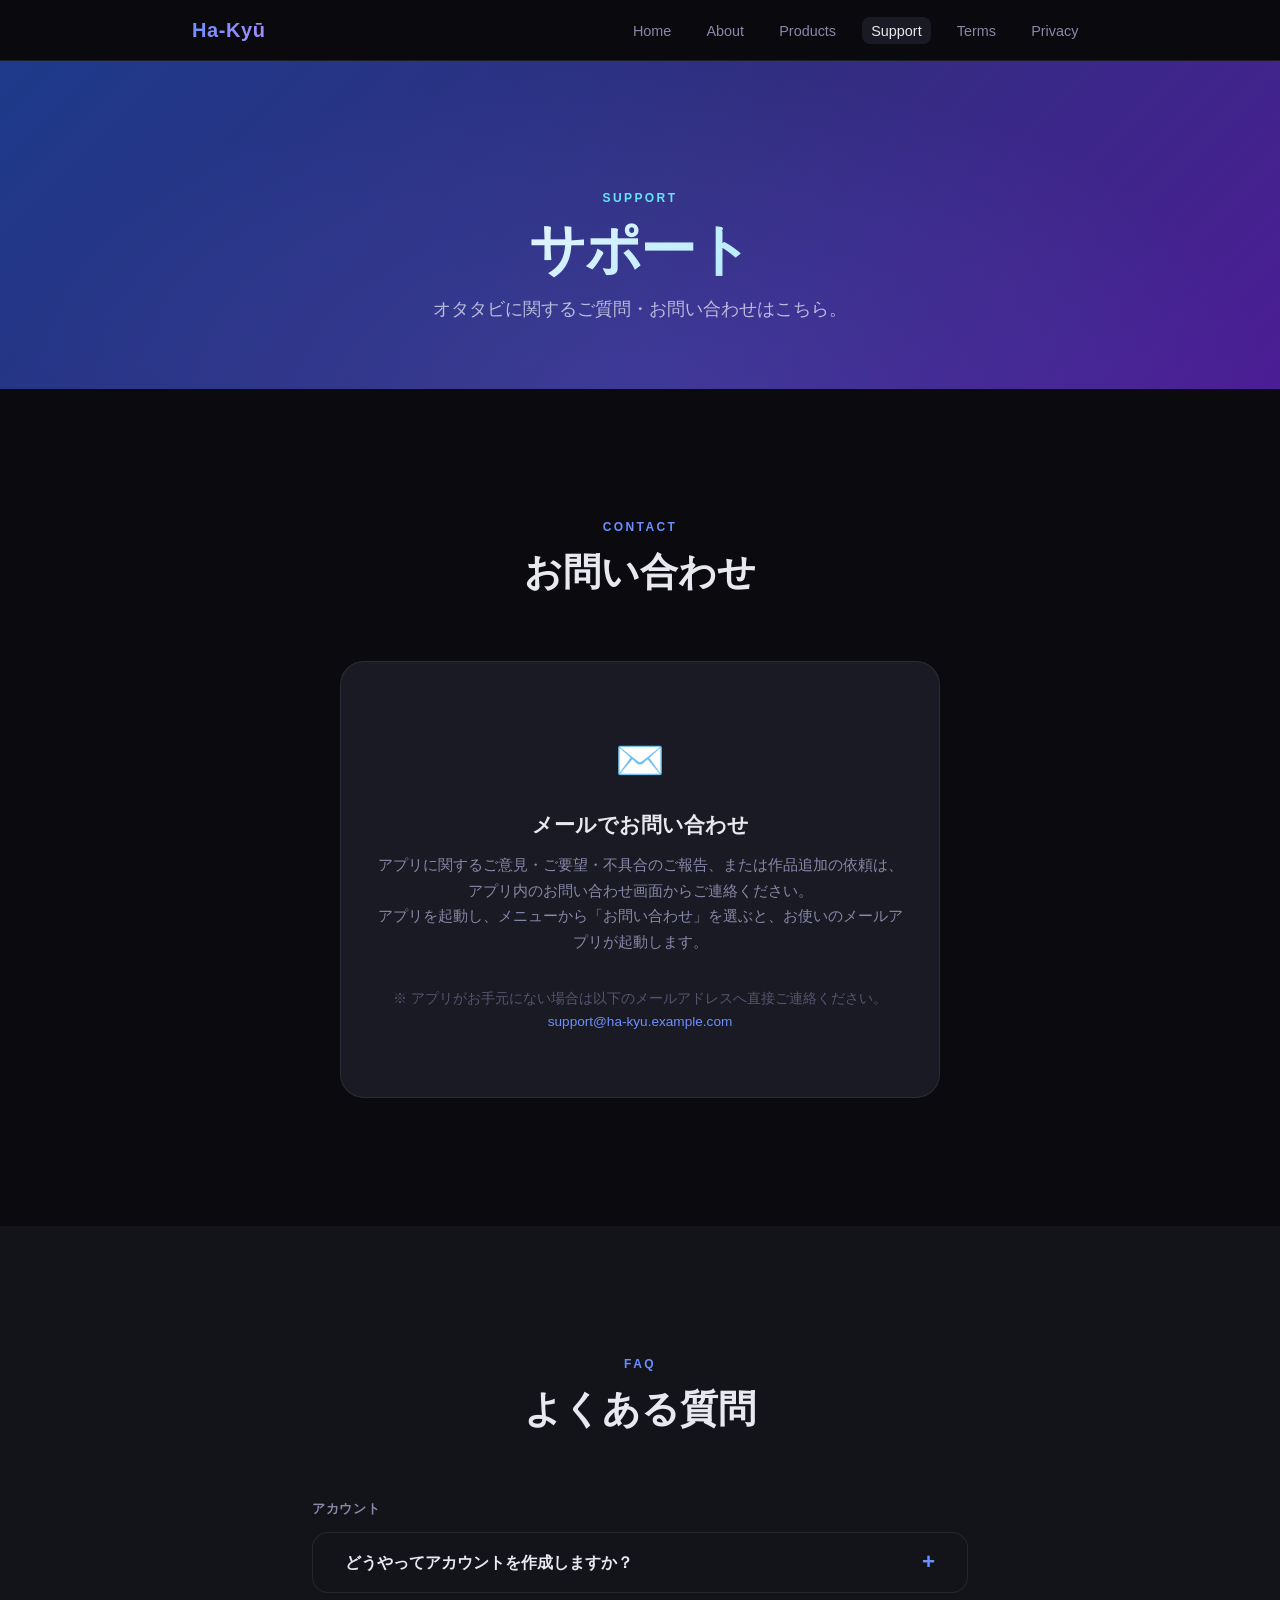
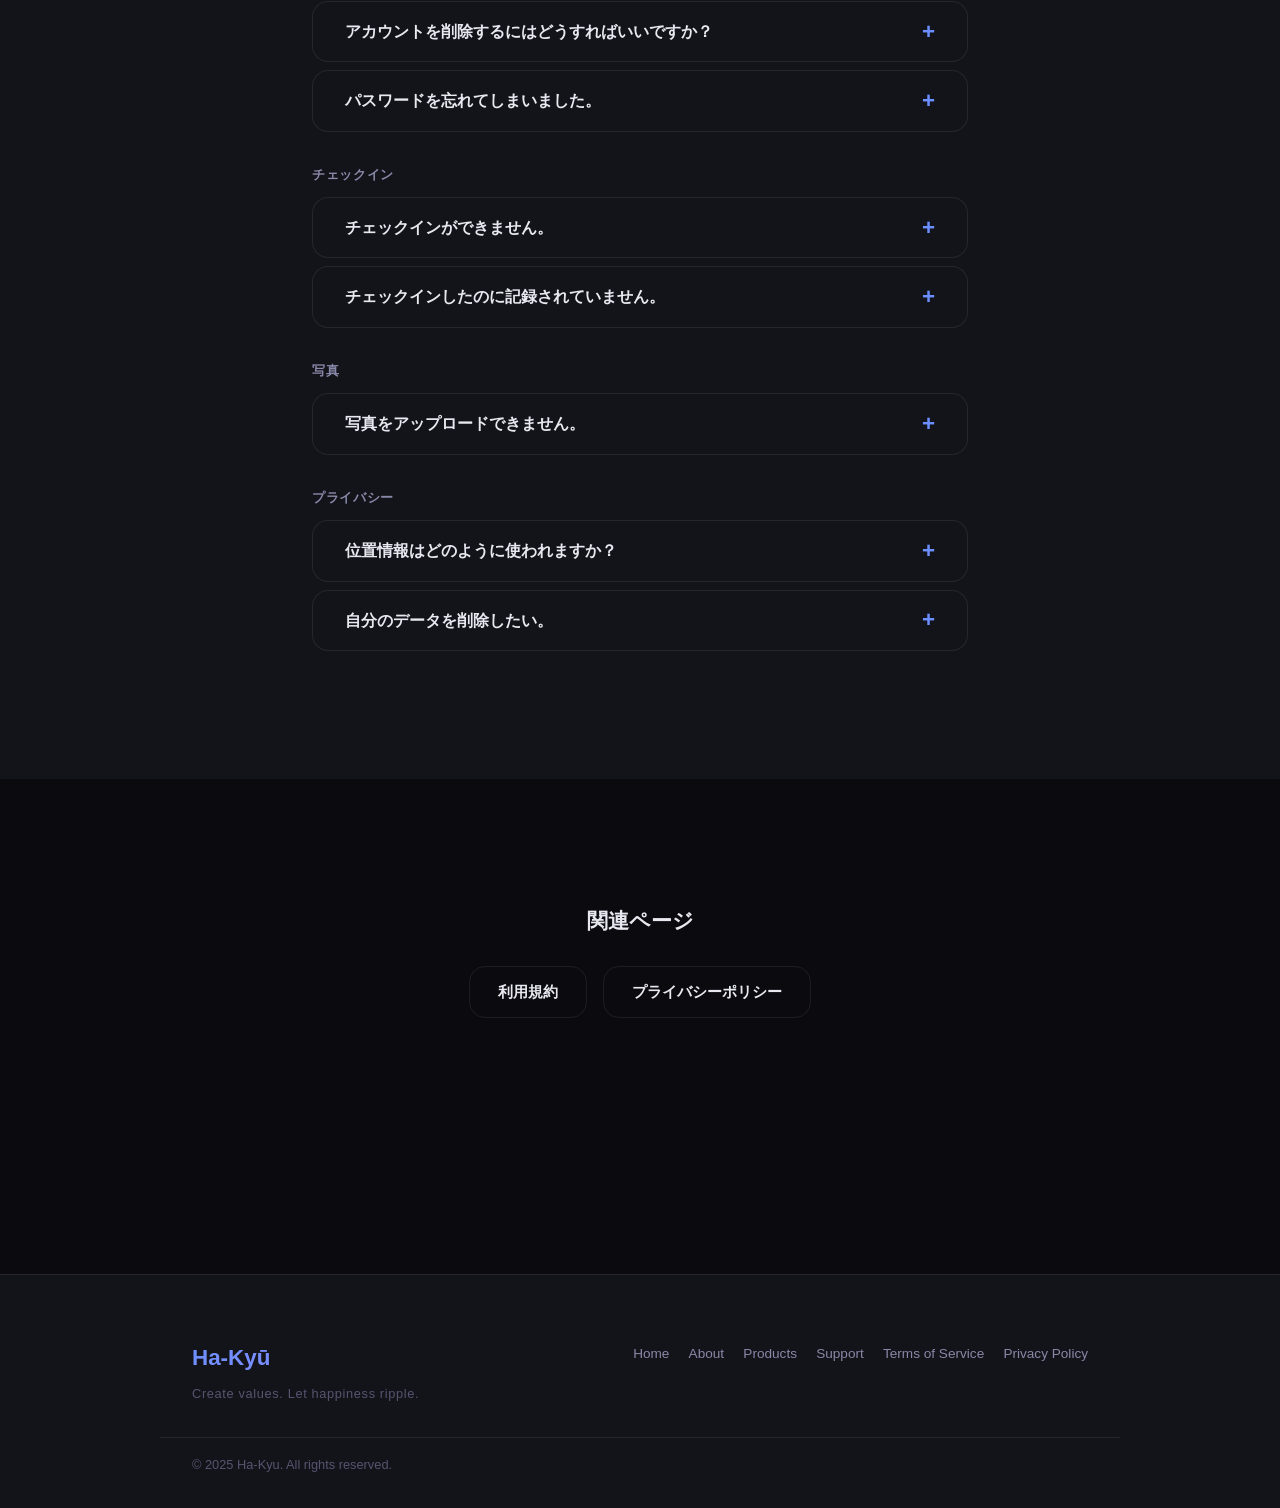
==== support/index.html @ 0a229d4e "kiroに作ってもらったものをそのままコミット - そこまでサイト自体は重視はしてないのでそこまでこだわらないこととする" ====
<!DOCTYPE html>
<html lang="ja">
<head>
  <meta charset="UTF-8">
  <meta name="viewport" content="width=device-width, initial-scale=1.0">
  <title>Support — Ha-Kyū</title>
  <meta name="description" content="オタタビのサポートページ。お問い合わせ方法・よくある質問・アカウント削除の手順を案内しています。">
  <link rel="canonical" href="https://ha-kyu.github.io/support/">

  <!-- OGP -->
  <meta property="og:type"        content="website">
  <meta property="og:url"         content="https://ha-kyu.github.io/support/">
  <meta property="og:title"       content="Support — Ha-Kyū">
  <meta property="og:description" content="オタタビのサポートページ。お問い合わせ方法・よくある質問・アカウント削除の手順を案内しています。">
  <meta property="og:image"       content="https://ha-kyu.github.io/assets/img/ogp.png">
  <meta name="twitter:card"       content="summary_large_image">

  <!-- Favicon -->
  <link rel="icon"             type="image/svg+xml" href="/assets/img/favicon.png">
  <link rel="apple-touch-icon"                      href="/assets/img/apple-touch-icon.png">

  <link rel="stylesheet" href="/assets/css/style.css">
</head>
<body>

  <a href="#main" class="skip-link">メインコンテンツへスキップ</a>

  <nav class="site-nav" aria-label="メインナビゲーション">
    <div class="site-nav__inner">
      <a href="/" class="site-nav__logo" aria-label="Ha-Kyū ホーム">Ha-Kyū</a>
      <button class="site-nav__toggle" aria-expanded="false" aria-controls="nav-menu" aria-label="メニューを開く">
        <span></span><span></span><span></span>
      </button>
      <ul class="site-nav__menu" id="nav-menu" role="list">
        <li><a href="/">Home</a></li>
        <li><a href="/about/">About</a></li>
        <li><a href="/products/">Products</a></li>
        <li><a href="/support/">Support</a></li>
        <li><a href="/terms/">Terms</a></li>
        <li><a href="/privacy/">Privacy</a></li>
      </ul>
    </div>
  </nav>

  <main id="main" class="page-offset">

    <!-- ページヘッダー -->
    <header class="page-hero">
      <p class="page-hero__label">Support</p>
      <h1 class="page-hero__title">サポート</h1>
      <p class="page-hero__desc">オタタビに関するご質問・お問い合わせはこちら。</p>
    </header>

    <!-- お問い合わせ -->
    <section class="section" aria-labelledby="contact-heading">
      <div class="container container--narrow">
        <div class="section__header">
          <p class="section__label">Contact</p>
          <h2 class="section__title" id="contact-heading">お問い合わせ</h2>
        </div>
        <div class="contact-block">
          <p class="contact-block__icon" aria-hidden="true">✉️</p>
          <h3 class="contact-block__title">メールでお問い合わせ</h3>
          <p class="contact-block__body">
            アプリに関するご意見・ご要望・不具合のご報告、または作品追加の依頼は、アプリ内のお問い合わせ画面からご連絡ください。<br>
            アプリを起動し、メニューから「お問い合わせ」を選ぶと、お使いのメールアプリが起動します。
          </p>
          <p style="font-size:0.85rem; color:var(--color-text-dim);">
            ※ アプリがお手元にない場合は以下のメールアドレスへ直接ご連絡ください。<br>
            <!-- 本番環境では実際のメールアドレスに変更してください -->
            <a href="mailto:support@ha-kyu.example.com">support@ha-kyu.example.com</a>
          </p>
        </div>
      </div>
    </section>

    <!-- FAQ -->
    <section class="section section--alt" aria-labelledby="faq-heading">
      <div class="container container--narrow">
        <div class="section__header">
          <p class="section__label">FAQ</p>
          <h2 class="section__title" id="faq-heading">よくある質問</h2>
        </div>

        <!-- アカウント -->
        <h3 style="font-size:1rem; font-weight:600; color:var(--color-text-muted); margin-bottom:0.75rem; letter-spacing:0.05em; text-transform:uppercase; font-size:0.8rem;">アカウント</h3>
        <div class="faq-list" style="margin-bottom:var(--space-md);">

          <details class="faq-item">
            <summary>どうやってアカウントを作成しますか？</summary>
            <div class="faq-item__body">
              <p>アプリを起動するとログイン画面が表示されます。以下の方法でアカウントを作成・ログインできます。</p>
              <ul>
                <li>メールアドレスとパスワードで新規登録</li>
                <li>Googleアカウントでサインイン</li>
                <li>Apple IDでサインイン（iOSのみ）</li>
              </ul>
            </div>
          </details>

          <details class="faq-item">
            <summary>アカウントを削除するにはどうすればいいですか？</summary>
            <div class="faq-item__body">
              <p>アカウントを削除するには、以下の手順でお問い合わせください。</p>
              <ol>
                <li>アプリ内のお問い合わせ画面を開く</li>
                <li>「アカウントの削除を希望する」旨をご連絡ください</li>
                <li>ご登録のメールアドレスを明記してください</li>
              </ol>
              <p>削除処理完了後、ご連絡いたします。削除されるデータについては<a href="/privacy/">プライバシーポリシー</a>をご確認ください。</p>
            </div>
          </details>

          <details class="faq-item">
            <summary>パスワードを忘れてしまいました。</summary>
            <div class="faq-item__body">
              <p>ログイン画面の「パスワードをお忘れですか？」からパスワードリセットのメールを送ることができます。登録時のメールアドレスを入力してください。</p>
              <p>Googleアカウント・Apple IDでサインインしている場合は、それぞれのアカウント管理からパスワードをリセットしてください。</p>
            </div>
          </details>

        </div>

        <!-- チェックイン -->
        <h3 style="font-size:0.8rem; font-weight:600; color:var(--color-text-muted); margin-bottom:0.75rem; letter-spacing:0.05em; text-transform:uppercase;">チェックイン</h3>
        <div class="faq-list" style="margin-bottom:var(--space-md);">

          <details class="faq-item">
            <summary>チェックインができません。</summary>
            <div class="faq-item__body">
              <p>チェックインには以下の条件が必要です。</p>
              <ul>
                <li><strong>位置情報の許可</strong>：端末の設定でオタタビの位置情報利用を「アプリの使用中は許可」または「常に許可」にしてください。</li>
                <li><strong>スポットから200m以内</strong>：実際にスポットの近くにいる必要があります。</li>
                <li><strong>当日1回まで</strong>：同じスポットへの当日のチェックインは1回のみ有効です。</li>
              </ul>
            </div>
          </details>

          <details class="faq-item">
            <summary>チェックインしたのに記録されていません。</summary>
            <div class="faq-item__body">
              <p>チェックインはまずデバイス内に保存されます。サーバーへの同期はバックグラウンドで行われるため、ネットワーク状況によって反映に時間がかかることがあります。</p>
              <p>しばらく時間をおいてアプリを再起動してもご確認いただけない場合は、お問い合わせください。</p>
            </div>
          </details>

        </div>

        <!-- 写真 -->
        <h3 style="font-size:0.8rem; font-weight:600; color:var(--color-text-muted); margin-bottom:0.75rem; letter-spacing:0.05em; text-transform:uppercase;">写真</h3>
        <div class="faq-list" style="margin-bottom:var(--space-md);">

          <details class="faq-item">
            <summary>写真をアップロードできません。</summary>
            <div class="faq-item__body">
              <p>写真のアップロードには以下の点をご確認ください。</p>
              <ul>
                <li>端末の設定でカメラ・フォトライブラリへのアクセスが許可されているか</li>
                <li>ファイルサイズが10MB以下か</li>
                <li>JPEG / PNG / HEIC いずれかのフォーマットか</li>
                <li>ネットワークに接続されているか</li>
              </ul>
            </div>
          </details>

        </div>

        <!-- プライバシー -->
        <h3 style="font-size:0.8rem; font-weight:600; color:var(--color-text-muted); margin-bottom:0.75rem; letter-spacing:0.05em; text-transform:uppercase;">プライバシー</h3>
        <div class="faq-list">

          <details class="faq-item">
            <summary>位置情報はどのように使われますか？</summary>
            <div class="faq-item__body">
              <p>位置情報はチェックイン機能でのみ使用しています。スポットから200m以内かどうかの判定と、チェックイン記録の保存に利用します。常時バックグラウンドで位置情報を取得することはありません。詳しくは<a href="/privacy/">プライバシーポリシー</a>をご覧ください。</p>
            </div>
          </details>

          <details class="faq-item">
            <summary>自分のデータを削除したい。</summary>
            <div class="faq-item__body">
              <p>アカウントを削除すると、サーバーに保存されたデータ（チェックイン記録・写真など）は削除されます。お問い合わせよりアカウント削除をご依頼ください。詳しくは<a href="/privacy/">プライバシーポリシー</a>のデータ削除の項目をご確認ください。</p>
            </div>
          </details>

        </div>
      </div>
    </section>

    <!-- 関連リンク -->
    <section class="section" aria-labelledby="related-heading">
      <div class="container container--narrow" style="text-align:center;">
        <h2 class="section__title" id="related-heading" style="font-size:1.3rem;">関連ページ</h2>
        <div style="display:flex; gap:1rem; justify-content:center; flex-wrap:wrap; margin-top:var(--space-md);">
          <a href="/terms/"   class="btn btn--outline">利用規約</a>
          <a href="/privacy/" class="btn btn--outline">プライバシーポリシー</a>
        </div>
      </div>
    </section>

  </main>

  <footer class="site-footer" aria-label="サイトフッター">
    <div class="site-footer__inner">
      <div class="site-footer__brand">
        <h2>Ha-Kyū</h2>
        <p>Create values. Let happiness ripple.</p>
      </div>
      <nav aria-label="フッターナビゲーション">
        <ul class="site-footer__nav" role="list">
          <li><a href="/">Home</a></li>
          <li><a href="/about/">About</a></li>
          <li><a href="/products/">Products</a></li>
          <li><a href="/support/">Support</a></li>
          <li><a href="/terms/">Terms of Service</a></li>
          <li><a href="/privacy/">Privacy Policy</a></li>
        </ul>
      </nav>
    </div>
    <div class="site-footer__bottom">
      <p>© 2025 Ha-Kyu. All rights reserved.</p>
    </div>
  </footer>

  <script src="/assets/js/main.js"></script>
</body>
</html>
---- assets/css/style.css ----
/* ================================================================
   Ha-Kyū — Global Stylesheet
   ================================================================ */

/* ── カスタムプロパティ ── */
:root {
  /* ブランドカラー */
  --color-bg:        #0a0a0f;
  --color-bg-card:   #13131a;
  --color-bg-nav:    rgba(10, 10, 15, 0.92);
  --color-surface:   #1a1a24;
  --color-border:    rgba(255, 255, 255, 0.08);

  --color-text:      #e8e8f0;
  --color-text-muted:#8888a8;
  --color-text-dim:  #555570;

  /* アクセント：波をイメージしたブルー〜パープルグラデーション */
  --color-accent-1:  #6c8fff;
  --color-accent-2:  #a78bfa;
  --color-accent-3:  #67e8f9;

  --gradient-brand:  linear-gradient(135deg, var(--color-accent-1), var(--color-accent-2));
  --gradient-wave:   linear-gradient(135deg, #1e3a8a 0%, #312e81 50%, #4c1d95 100%);

  /* タイポグラフィ */
  --font-sans: 'Helvetica Neue', Arial, 'Hiragino Kaku Gothic ProN', 'Hiragino Sans', Meiryo, sans-serif;
  --font-mono: 'SF Mono', 'Fira Code', monospace;

  /* スペーシング */
  --space-xs:  0.5rem;
  --space-sm:  1rem;
  --space-md:  2rem;
  --space-lg:  4rem;
  --space-xl:  8rem;

  /* 角丸 */
  --radius-sm: 8px;
  --radius-md: 16px;
  --radius-lg: 24px;

  /* トランジション */
  --transition: 0.2s ease;

  /* コンテナ幅 */
  --container: 960px;
  --container-narrow: 720px;
}

/* ── リセット ── */
*, *::before, *::after {
  box-sizing: border-box;
  margin: 0;
  padding: 0;
}

html {
  scroll-behavior: smooth;
  font-size: 16px;
  -webkit-text-size-adjust: 100%;
}

body {
  font-family: var(--font-sans);
  background-color: var(--color-bg);
  color: var(--color-text);
  line-height: 1.7;
  min-height: 100vh;
  display: flex;
  flex-direction: column;
  -webkit-font-smoothing: antialiased;
}

/* ── アクセシビリティ：フォーカス ── */
:focus-visible {
  outline: 2px solid var(--color-accent-1);
  outline-offset: 3px;
  border-radius: 4px;
}

/* ── リンク ── */
a {
  color: var(--color-accent-1);
  text-decoration: none;
  transition: color var(--transition);
}
a:hover {
  color: var(--color-accent-2);
}

/* ── 画像 ── */
img {
  max-width: 100%;
  height: auto;
  display: block;
}

/* ── コンテナ ── */
.container {
  width: 100%;
  max-width: var(--container);
  margin-inline: auto;
  padding-inline: var(--space-md);
}
.container--narrow {
  max-width: var(--container-narrow);
}

/* ── メインコンテンツ（フッターを下に押す） ── */
main {
  flex: 1;
}

/* ================================================================
   ナビゲーション
   ================================================================ */
.site-nav {
  position: fixed;
  inset-block-start: 0;
  inset-inline: 0;
  z-index: 100;
  background: var(--color-bg-nav);
  backdrop-filter: blur(12px);
  -webkit-backdrop-filter: blur(12px);
  border-bottom: 1px solid var(--color-border);
}

.site-nav__inner {
  display: flex;
  align-items: center;
  justify-content: space-between;
  height: 60px;
  padding-inline: var(--space-md);
  max-width: var(--container);
  margin-inline: auto;
}

.site-nav__logo {
  font-size: 1.25rem;
  font-weight: 700;
  letter-spacing: 0.03em;
  background: var(--gradient-brand);
  -webkit-background-clip: text;
  -webkit-text-fill-color: transparent;
  background-clip: text;
  white-space: nowrap;
}
.site-nav__logo:hover {
  opacity: 0.85;
}

/* ハンバーガーボタン（モバイル） */
.site-nav__toggle {
  display: none;
  background: none;
  border: none;
  cursor: pointer;
  padding: var(--space-xs);
  color: var(--color-text);
  flex-direction: column;
  gap: 5px;
  align-items: center;
  justify-content: center;
}
.site-nav__toggle span {
  display: block;
  width: 22px;
  height: 2px;
  background: currentColor;
  border-radius: 2px;
  transition: transform var(--transition), opacity var(--transition);
}
.site-nav__toggle[aria-expanded="true"] span:nth-child(1) {
  transform: translateY(7px) rotate(45deg);
}
.site-nav__toggle[aria-expanded="true"] span:nth-child(2) {
  opacity: 0;
}
.site-nav__toggle[aria-expanded="true"] span:nth-child(3) {
  transform: translateY(-7px) rotate(-45deg);
}

/* メニューリスト */
.site-nav__menu {
  display: flex;
  align-items: center;
  gap: var(--space-sm);
  list-style: none;
}

.site-nav__menu a {
  font-size: 0.9rem;
  font-weight: 500;
  color: var(--color-text-muted);
  padding: 0.35rem 0.6rem;
  border-radius: var(--radius-sm);
  transition: color var(--transition), background var(--transition);
}
.site-nav__menu a:hover,
.site-nav__menu a[aria-current="page"] {
  color: var(--color-text);
  background: var(--color-surface);
}

/* ページ上部の余白（ナビ分） */
.page-offset {
  padding-top: 60px;
}

/* ================================================================
   フッター
   ================================================================ */
.site-footer {
  background: var(--color-bg-card);
  border-top: 1px solid var(--color-border);
  padding-block: var(--space-lg) var(--space-md);
  margin-top: var(--space-xl);
}

.site-footer__inner {
  max-width: var(--container);
  margin-inline: auto;
  padding-inline: var(--space-md);
  display: grid;
  grid-template-columns: 1fr auto;
  gap: var(--space-md);
  align-items: start;
}

.site-footer__brand h2 {
  font-size: 1.4rem;
  font-weight: 700;
  background: var(--gradient-brand);
  -webkit-background-clip: text;
  -webkit-text-fill-color: transparent;
  background-clip: text;
  margin-bottom: 0.4rem;
}

.site-footer__brand p {
  font-size: 0.8rem;
  color: var(--color-text-dim);
  letter-spacing: 0.05em;
}

.site-footer__nav {
  display: flex;
  flex-wrap: wrap;
  gap: 0.4rem 1.2rem;
  list-style: none;
  justify-content: flex-end;
}

.site-footer__nav a {
  font-size: 0.85rem;
  color: var(--color-text-muted);
  transition: color var(--transition);
}
.site-footer__nav a:hover {
  color: var(--color-text);
}

.site-footer__bottom {
  max-width: var(--container);
  margin-inline: auto;
  padding-inline: var(--space-md);
  margin-top: var(--space-md);
  padding-top: var(--space-sm);
  border-top: 1px solid var(--color-border);
  font-size: 0.8rem;
  color: var(--color-text-dim);
}

/* ================================================================
   ヒーローセクション（Home）
   ================================================================ */
.hero {
  position: relative;
  min-height: calc(100svh - 60px);
  display: flex;
  align-items: center;
  justify-content: center;
  text-align: center;
  padding: var(--space-xl) var(--space-md);
  overflow: hidden;
}

/* 波紋アニメーション背景 */
.hero__bg {
  position: absolute;
  inset: 0;
  z-index: 0;
  background: var(--gradient-wave);
  overflow: hidden;
}
.hero__bg::before,
.hero__bg::after {
  content: '';
  position: absolute;
  border-radius: 50%;
  background: radial-gradient(circle, rgba(108, 143, 255, 0.15) 0%, transparent 70%);
  animation: ripple 8s ease-in-out infinite;
}
.hero__bg::before {
  width: 120vw;
  height: 120vw;
  top: -30vw;
  left: -10vw;
}
.hero__bg::after {
  width: 80vw;
  height: 80vw;
  bottom: -20vw;
  right: -10vw;
  animation-delay: -4s;
  background: radial-gradient(circle, rgba(167, 139, 250, 0.12) 0%, transparent 70%);
}

@keyframes ripple {
  0%, 100% { transform: scale(1);   opacity: 0.6; }
  50%       { transform: scale(1.1); opacity: 1;   }
}

@media (prefers-reduced-motion: reduce) {
  .hero__bg::before,
  .hero__bg::after {
    animation: none;
  }
}

.hero__content {
  position: relative;
  z-index: 1;
  max-width: 700px;
}

.hero__logo {
  font-size: clamp(3rem, 10vw, 6rem);
  font-weight: 800;
  letter-spacing: -0.02em;
  background: linear-gradient(135deg, #fff 30%, var(--color-accent-3));
  -webkit-background-clip: text;
  -webkit-text-fill-color: transparent;
  background-clip: text;
  line-height: 1.1;
  margin-bottom: 0.5rem;
}

.hero__tagline {
  font-size: clamp(0.95rem, 2.5vw, 1.15rem);
  font-weight: 400;
  color: rgba(255, 255, 255, 0.7);
  letter-spacing: 0.12em;
  text-transform: uppercase;
  margin-bottom: var(--space-md);
}

.hero__desc {
  font-size: clamp(1rem, 2.5vw, 1.2rem);
  color: rgba(255, 255, 255, 0.85);
  margin-bottom: var(--space-lg);
  line-height: 1.8;
}

.hero__actions {
  display: flex;
  gap: var(--space-sm);
  justify-content: center;
  flex-wrap: wrap;
}

/* ================================================================
   ボタン
   ================================================================ */
.btn {
  display: inline-flex;
  align-items: center;
  gap: 0.4rem;
  padding: 0.75rem 1.75rem;
  border-radius: var(--radius-md);
  font-size: 0.95rem;
  font-weight: 600;
  cursor: pointer;
  transition: transform var(--transition), box-shadow var(--transition), opacity var(--transition);
  border: none;
  text-decoration: none;
  white-space: nowrap;
  -webkit-tap-highlight-color: transparent;
}
.btn:hover {
  transform: translateY(-2px);
}
.btn:active {
  transform: translateY(0);
}

.btn--primary {
  background: var(--gradient-brand);
  color: #fff;
  box-shadow: 0 4px 20px rgba(108, 143, 255, 0.35);
}
.btn--primary:hover {
  color: #fff;
  box-shadow: 0 6px 28px rgba(108, 143, 255, 0.5);
}

.btn--outline {
  background: transparent;
  color: var(--color-text);
  border: 1px solid var(--color-border);
}
.btn--outline:hover {
  color: var(--color-text);
  background: var(--color-surface);
  border-color: var(--color-accent-1);
}

/* ================================================================
   セクション共通
   ================================================================ */
.section {
  padding-block: var(--space-xl);
}
.section--alt {
  background: var(--color-bg-card);
}

.section__header {
  text-align: center;
  margin-bottom: var(--space-lg);
}
.section__label {
  font-size: 0.75rem;
  letter-spacing: 0.2em;
  text-transform: uppercase;
  color: var(--color-accent-1);
  font-weight: 600;
  margin-bottom: 0.6rem;
}
.section__title {
  font-size: clamp(1.6rem, 4vw, 2.4rem);
  font-weight: 700;
  line-height: 1.3;
  margin-bottom: 0.8rem;
}
.section__subtitle {
  font-size: 1rem;
  color: var(--color-text-muted);
  max-width: 540px;
  margin-inline: auto;
  line-height: 1.7;
}

/* ================================================================
   カード
   ================================================================ */
.card-grid {
  display: grid;
  gap: var(--space-md);
  grid-template-columns: repeat(auto-fill, minmax(280px, 1fr));
}
.card-grid--2 {
  grid-template-columns: repeat(auto-fill, minmax(320px, 1fr));
}

.card {
  background: var(--color-bg-card);
  border: 1px solid var(--color-border);
  border-radius: var(--radius-md);
  padding: var(--space-md);
  transition: border-color var(--transition), transform var(--transition);
}
.card:hover {
  border-color: rgba(108, 143, 255, 0.4);
  transform: translateY(-3px);
}

.card__icon {
  font-size: 2rem;
  margin-bottom: 0.8rem;
  line-height: 1;
}
.card__title {
  font-size: 1.1rem;
  font-weight: 700;
  margin-bottom: 0.5rem;
}
.card__body {
  font-size: 0.9rem;
  color: var(--color-text-muted);
  line-height: 1.7;
}

/* ================================================================
   ページヘッダー（内部ページ共通）
   ================================================================ */
.page-hero {
  padding: var(--space-xl) var(--space-md) var(--space-lg);
  text-align: center;
  background: var(--gradient-wave);
  position: relative;
  overflow: hidden;
}
.page-hero::after {
  content: '';
  position: absolute;
  inset: 0;
  background: radial-gradient(ellipse at 50% 100%, rgba(108,143,255,0.15) 0%, transparent 70%);
  pointer-events: none;
}
.page-hero__label {
  font-size: 0.75rem;
  letter-spacing: 0.2em;
  text-transform: uppercase;
  color: var(--color-accent-3);
  font-weight: 600;
  margin-bottom: 0.6rem;
}
.page-hero__title {
  font-size: clamp(2rem, 6vw, 3.5rem);
  font-weight: 800;
  letter-spacing: -0.02em;
  line-height: 1.15;
  background: linear-gradient(135deg, #fff 30%, var(--color-accent-3));
  -webkit-background-clip: text;
  -webkit-text-fill-color: transparent;
  background-clip: text;
  margin-bottom: 0.8rem;
}
.page-hero__desc {
  font-size: clamp(0.95rem, 2vw, 1.1rem);
  color: rgba(255,255,255,0.7);
  max-width: 520px;
  margin-inline: auto;
}

/* ================================================================
   長文コンテンツ（Terms / Privacy）
   ================================================================ */
.prose {
  font-size: 0.95rem;
  line-height: 1.85;
  color: var(--color-text);
}
.prose h2 {
  font-size: 1.3rem;
  font-weight: 700;
  margin-top: var(--space-lg);
  margin-bottom: var(--space-sm);
  padding-bottom: 0.5rem;
  border-bottom: 1px solid var(--color-border);
  color: var(--color-text);
}
.prose h3 {
  font-size: 1.05rem;
  font-weight: 600;
  margin-top: var(--space-md);
  margin-bottom: 0.5rem;
  color: var(--color-text);
}
.prose p {
  margin-bottom: 1rem;
}
.prose ul,
.prose ol {
  padding-left: 1.5rem;
  margin-bottom: 1rem;
}
.prose li {
  margin-bottom: 0.4rem;
}
.prose a {
  color: var(--color-accent-1);
  text-decoration: underline;
  text-underline-offset: 3px;
}
.prose strong {
  font-weight: 700;
  color: var(--color-text);
}
.prose .note {
  background: var(--color-surface);
  border-left: 3px solid var(--color-accent-1);
  padding: var(--space-sm) var(--space-md);
  border-radius: 0 var(--radius-sm) var(--radius-sm) 0;
  margin-block: var(--space-md);
  font-size: 0.9rem;
  color: var(--color-text-muted);
}

/* ================================================================
   テーブル
   ================================================================ */
.table-wrapper {
  overflow-x: auto;
  margin-block: var(--space-md);
}
table {
  width: 100%;
  border-collapse: collapse;
  font-size: 0.9rem;
}
th, td {
  padding: 0.7rem 1rem;
  text-align: left;
  border-bottom: 1px solid var(--color-border);
}
th {
  font-weight: 600;
  color: var(--color-text-muted);
  background: var(--color-surface);
}
tr:last-child td {
  border-bottom: none;
}

/* ================================================================
   FAQ（Support）
   ================================================================ */
.faq-list {
  display: flex;
  flex-direction: column;
  gap: 0.5rem;
}

details.faq-item {
  background: var(--color-bg-card);
  border: 1px solid var(--color-border);
  border-radius: var(--radius-md);
  overflow: hidden;
  transition: border-color var(--transition);
}
details.faq-item[open] {
  border-color: rgba(108, 143, 255, 0.4);
}
details.faq-item summary {
  padding: var(--space-sm) var(--space-md);
  font-weight: 600;
  cursor: pointer;
  list-style: none;
  display: flex;
  justify-content: space-between;
  align-items: center;
  gap: 1rem;
  -webkit-tap-highlight-color: transparent;
  user-select: none;
}
details.faq-item summary::-webkit-details-marker { display: none; }
details.faq-item summary::after {
  content: '+';
  font-size: 1.4rem;
  line-height: 1;
  color: var(--color-accent-1);
  flex-shrink: 0;
  transition: transform var(--transition);
}
details.faq-item[open] summary::after {
  transform: rotate(45deg);
}
.faq-item__body {
  padding: 0 var(--space-md) var(--space-sm);
  font-size: 0.95rem;
  color: var(--color-text-muted);
  line-height: 1.75;
}
.faq-item__body p { margin-bottom: 0.6rem; }
.faq-item__body p:last-child { margin-bottom: 0; }
.faq-item__body ol,
.faq-item__body ul {
  padding-left: 1.4rem;
}
.faq-item__body li { margin-bottom: 0.3rem; }

/* ================================================================
   お問い合わせブロック
   ================================================================ */
.contact-block {
  background: var(--color-surface);
  border: 1px solid var(--color-border);
  border-radius: var(--radius-lg);
  padding: var(--space-lg) var(--space-md);
  text-align: center;
  max-width: 600px;
  margin-inline: auto;
}
.contact-block__icon {
  font-size: 2.5rem;
  margin-bottom: 0.8rem;
}
.contact-block__title {
  font-size: 1.3rem;
  font-weight: 700;
  margin-bottom: 0.6rem;
}
.contact-block__body {
  font-size: 0.95rem;
  color: var(--color-text-muted);
  margin-bottom: var(--space-md);
  line-height: 1.7;
}

/* ================================================================
   メタ情報（制定日など）
   ================================================================ */
.meta-info {
  font-size: 0.85rem;
  color: var(--color-text-dim);
  margin-bottom: var(--space-md);
}

/* ================================================================
   製品カード
   ================================================================ */
.product-card {
  background: var(--color-bg-card);
  border: 1px solid var(--color-border);
  border-radius: var(--radius-lg);
  padding: var(--space-lg);
  display: grid;
  grid-template-columns: 1fr 1fr;
  gap: var(--space-lg);
  align-items: center;
}
.product-card__badge {
  display: inline-block;
  font-size: 0.7rem;
  font-weight: 700;
  letter-spacing: 0.15em;
  text-transform: uppercase;
  padding: 0.25rem 0.75rem;
  border-radius: 999px;
  background: var(--gradient-brand);
  color: #fff;
  margin-bottom: var(--space-sm);
}
.product-card__title {
  font-size: clamp(1.8rem, 5vw, 2.8rem);
  font-weight: 800;
  letter-spacing: -0.02em;
  margin-bottom: 0.5rem;
}
.product-card__desc {
  font-size: 1rem;
  color: var(--color-text-muted);
  line-height: 1.75;
  margin-bottom: var(--space-md);
}
.product-card__features {
  list-style: none;
  display: flex;
  flex-direction: column;
  gap: 0.5rem;
  margin-bottom: var(--space-md);
}
.product-card__features li {
  font-size: 0.9rem;
  display: flex;
  align-items: baseline;
  gap: 0.5rem;
  color: var(--color-text-muted);
}
.product-card__features li::before {
  content: '→';
  color: var(--color-accent-1);
  flex-shrink: 0;
}

.product-card__visual {
  display: flex;
  align-items: center;
  justify-content: center;
}
.product-card__icon-wrap {
  width: min(280px, 100%);
  aspect-ratio: 9/16;
  max-height: 380px;
  background: var(--gradient-wave);
  border-radius: var(--radius-lg);
  display: flex;
  flex-direction: column;
  align-items: center;
  justify-content: center;
  gap: 1rem;
  border: 1px solid rgba(255,255,255,0.1);
}
.product-card__icon-wrap .app-icon {
  font-size: 4rem;
  line-height: 1;
}
.product-card__icon-wrap .app-name {
  font-size: 1.1rem;
  font-weight: 700;
  color: rgba(255,255,255,0.9);
}

/* ================================================================
   レスポンシブ：タブレット・モバイル
   ================================================================ */

@media (max-width: 768px) {
  :root {
    --space-lg: 3rem;
    --space-xl: 5rem;
  }

  /* ナビゲーション */
  .site-nav__toggle {
    display: flex;
  }
  .site-nav__menu {
    display: none;
    position: absolute;
    top: 60px;
    left: 0;
    right: 0;
    background: var(--color-bg-nav);
    backdrop-filter: blur(12px);
    -webkit-backdrop-filter: blur(12px);
    border-bottom: 1px solid var(--color-border);
    flex-direction: column;
    align-items: stretch;
    padding: 0.5rem 0;
    gap: 0;
  }
  .site-nav__menu.is-open {
    display: flex;
  }
  .site-nav__menu a {
    display: block;
    padding: 0.75rem var(--space-md);
    border-radius: 0;
    font-size: 1rem;
  }

  /* フッター */
  .site-footer__inner {
    grid-template-columns: 1fr;
  }
  .site-footer__nav {
    justify-content: flex-start;
  }

  /* 製品カード */
  .product-card {
    grid-template-columns: 1fr;
    padding: var(--space-md);
  }
  .product-card__visual {
    order: -1;
  }
  .product-card__icon-wrap {
    max-height: 220px;
    aspect-ratio: 16/9;
  }

  /* カードグリッド */
  .card-grid,
  .card-grid--2 {
    grid-template-columns: 1fr;
  }
}

@media (max-width: 480px) {
  :root {
    --space-lg: 2.5rem;
    --space-xl: 4rem;
  }
  .hero__actions {
    flex-direction: column;
    align-items: center;
  }
  .btn {
    width: 100%;
    justify-content: center;
  }
}

/* ================================================================
   スキップリンク（アクセシビリティ）
   ================================================================ */
.skip-link {
  position: absolute;
  top: -100%;
  left: 0;
  background: var(--color-accent-1);
  color: #fff;
  padding: 0.5rem 1rem;
  font-weight: 600;
  border-radius: 0 0 var(--radius-sm) 0;
  transition: top var(--transition);
  z-index: 9999;
}
.skip-link:focus {
  top: 0;
}

/* ================================================================
   404ページ
   ================================================================ */
.error-page {
  min-height: calc(100svh - 60px);
  display: flex;
  align-items: center;
  justify-content: center;
  text-align: center;
  padding: var(--space-md);
}
.error-page__code {
  font-size: clamp(5rem, 20vw, 10rem);
  font-weight: 900;
  line-height: 1;
  background: var(--gradient-brand);
  -webkit-background-clip: text;
  -webkit-text-fill-color: transparent;
  background-clip: text;
  margin-bottom: 0.5rem;
}
.error-page__title {
  font-size: 1.5rem;
  font-weight: 700;
  margin-bottom: 0.8rem;
}
.error-page__desc {
  color: var(--color-text-muted);
  margin-bottom: var(--space-md);
}
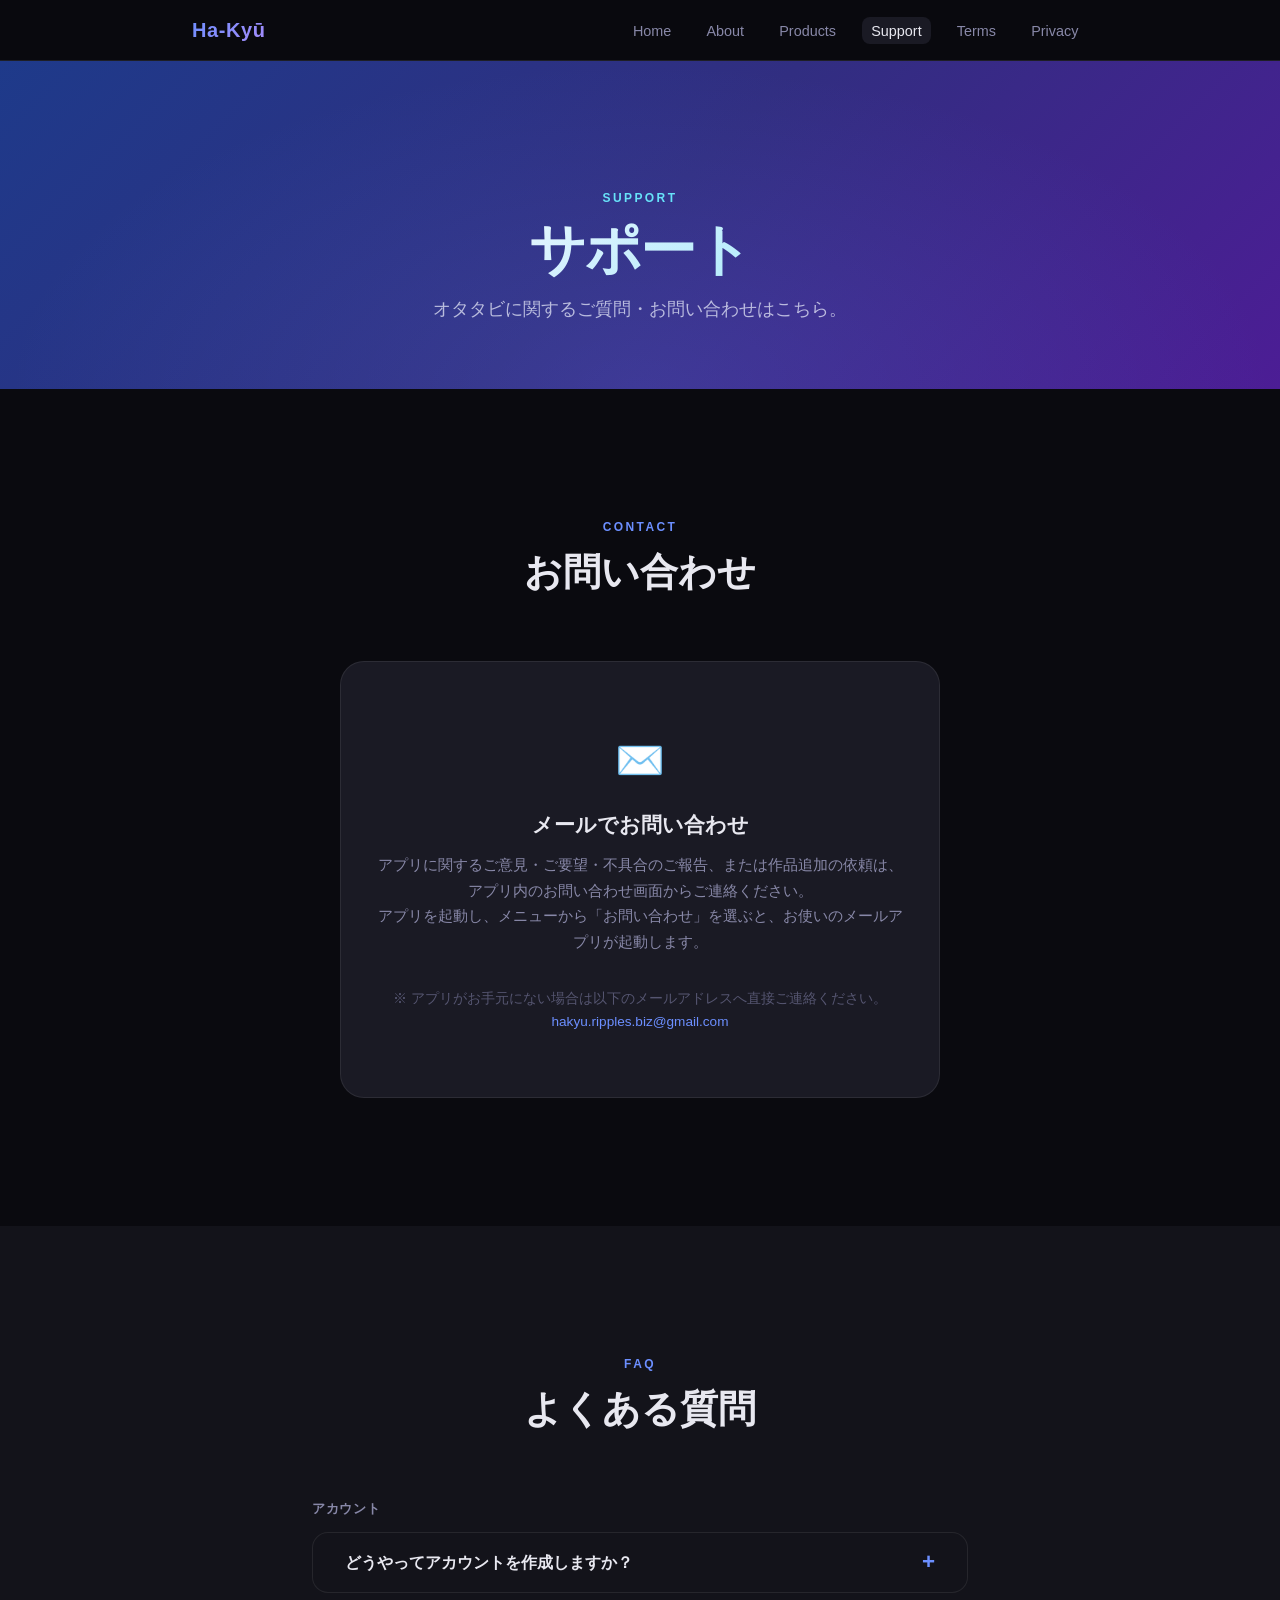
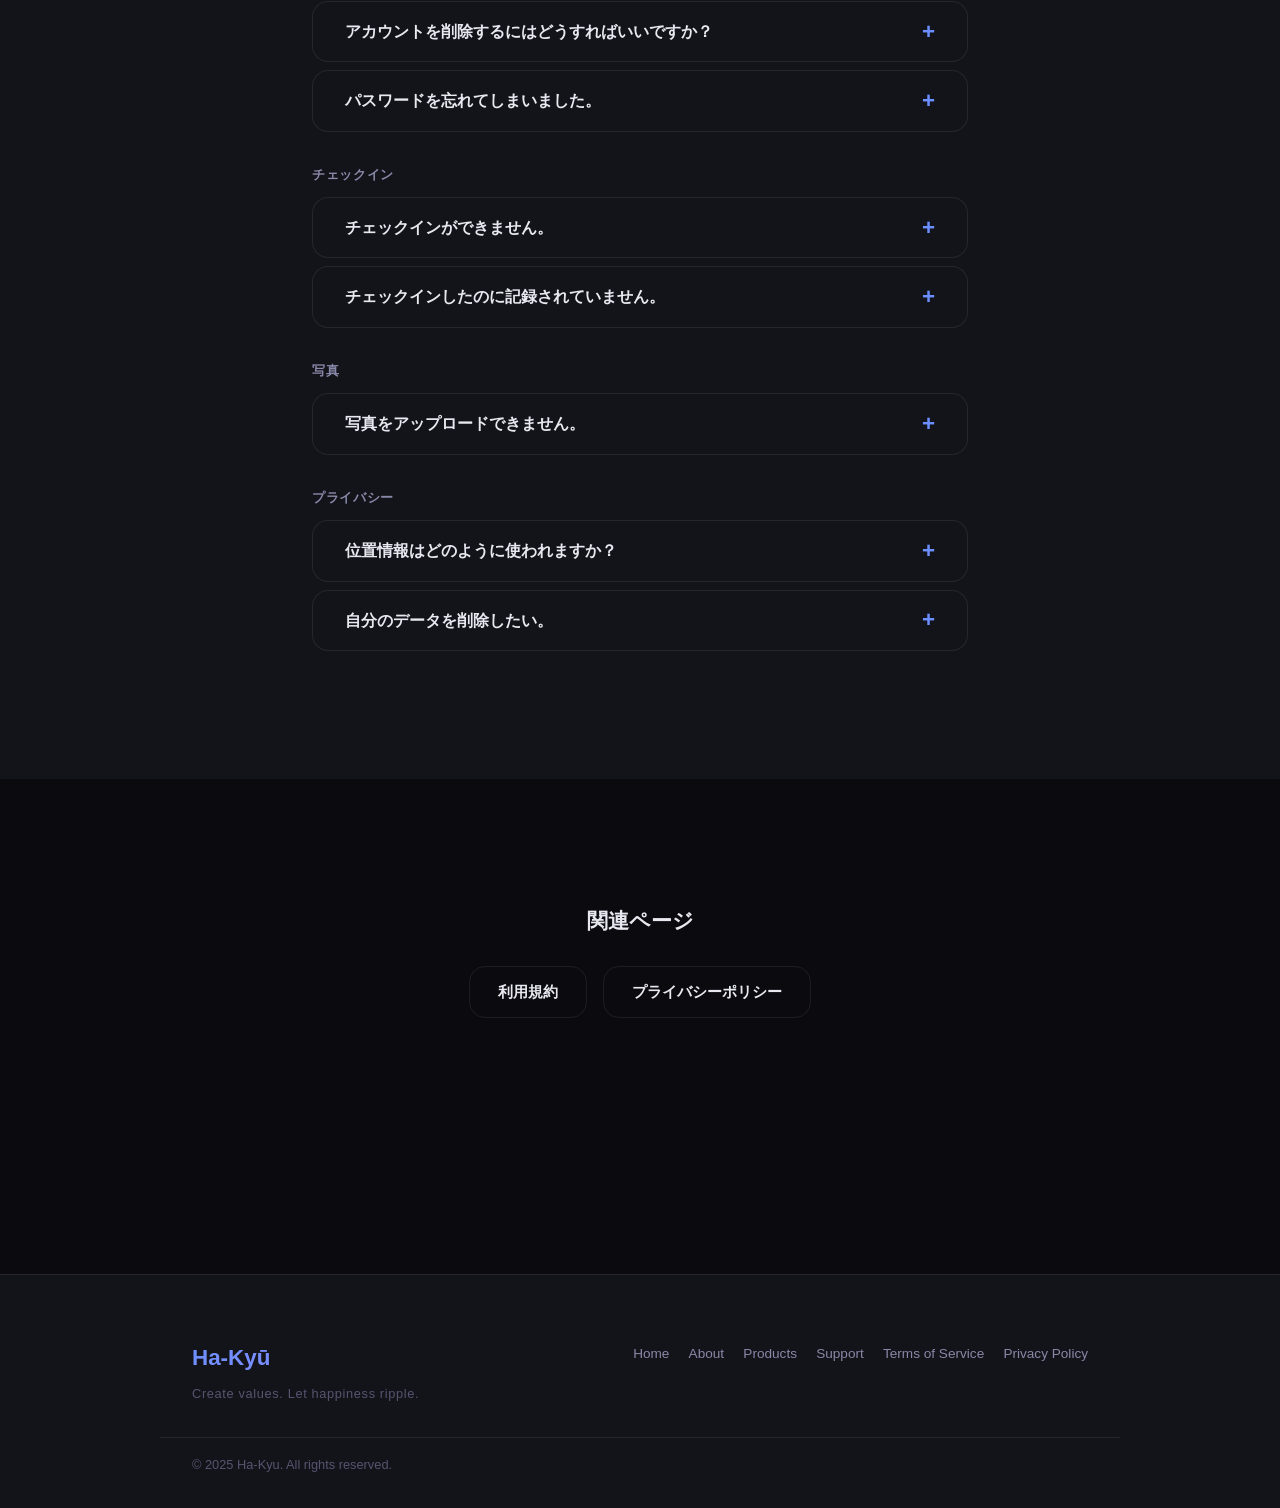
==== commit cd42fc77: "お問い合わせメールアドレスを本番用に変更していなかったため修正" ====
--- a/support/index.html
+++ b/support/index.html
@@ -68,7 +68,7 @@
           <p style="font-size:0.85rem; color:var(--color-text-dim);">
             ※ アプリがお手元にない場合は以下のメールアドレスへ直接ご連絡ください。<br>
             <!-- 本番環境では実際のメールアドレスに変更してください -->
-            <a href="mailto:support@ha-kyu.example.com">support@ha-kyu.example.com</a>
+            <a href="mailto:support@hakyu.ripples.biz@gmail.com">hakyu.ripples.biz@gmail.com</a>
           </p>
         </div>
       </div>
